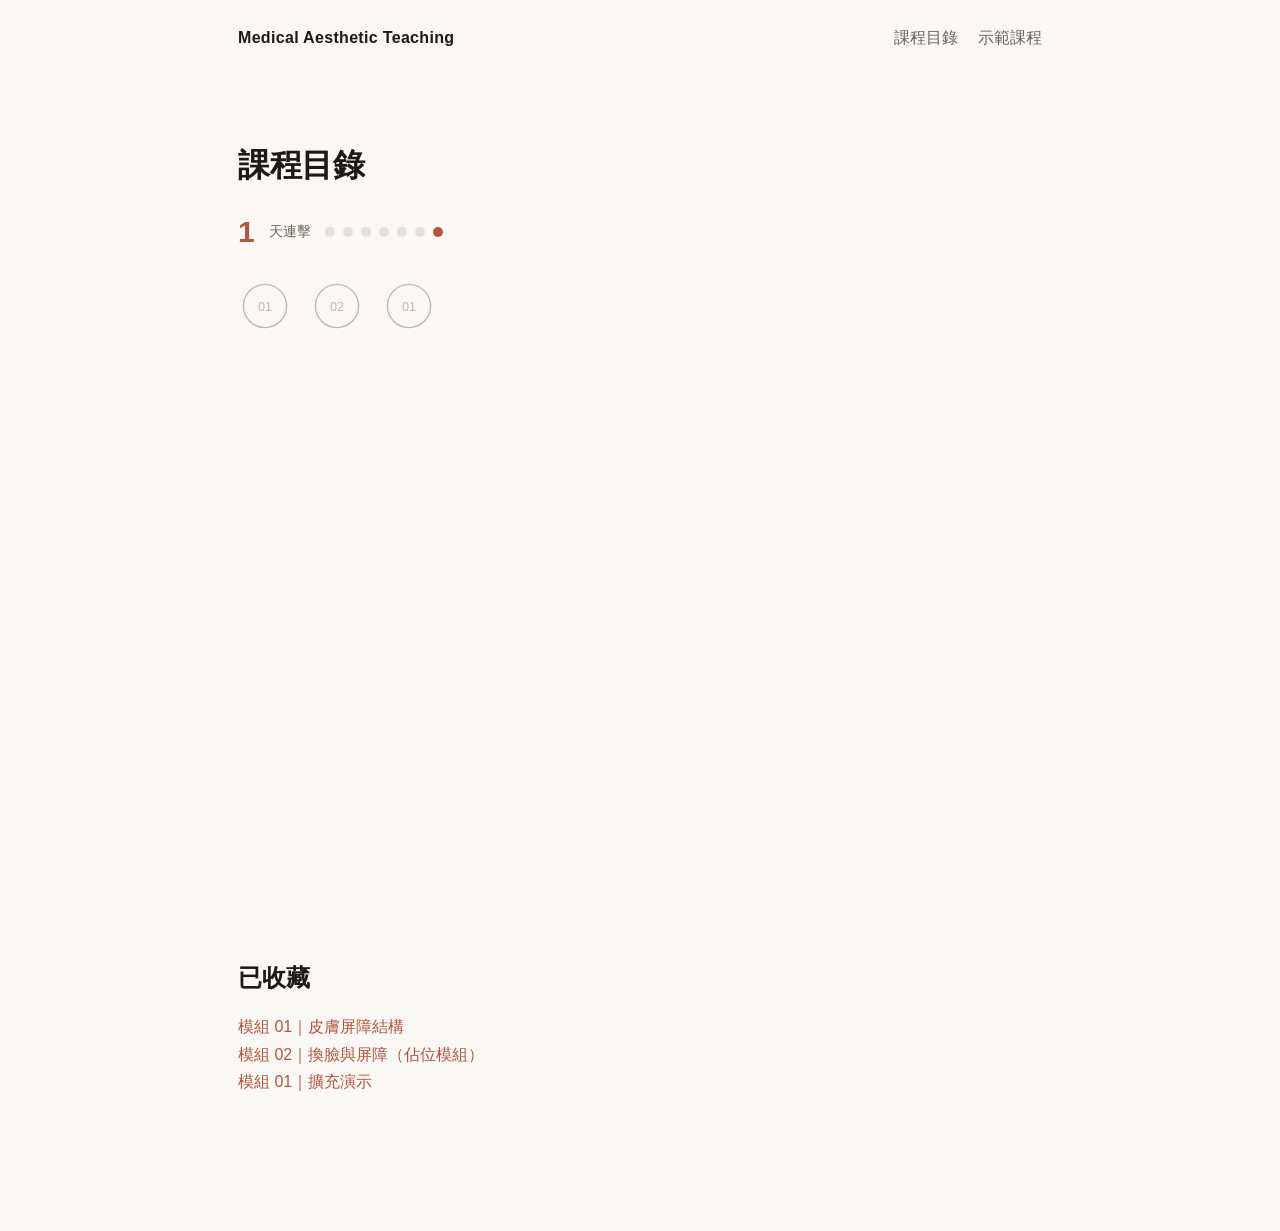
==== site/pages/index.html @ d0afeb3f "repo root 上移至 workspace 根（用户定义）：.scratch 交付物＋site 全部入库" ====
<!DOCTYPE html>
<!-- 框架層骨架頁（新增課程時本檔零改動——內容全由 courses.yml 註冊表驅動） -->
<html lang="zh-Hant">
<head>
<meta charset="utf-8">
<meta name="viewport" content="width=device-width, initial-scale=1">
<title>醫美教學站｜課程目錄</title>
<link rel="stylesheet" href="../assets/css/site.css">
<script src="../assets/js/site.js" defer></script>
</head>
<body data-page="home">
<div id="m12-scroll-progress" data-mid="M12" aria-hidden="true"></div>
<header class="topbar"><span class="brand">Medical Aesthetic Teaching</span>
<nav><a href="index.html">課程目錄</a><a href="course.html">示範課程</a></nav></header>
<main class="wrap">
  <h1 class="reveal">課程目錄</h1>
  <!-- M6 連擊：數字＋7 格圓點日曆 -->
  <div class="streak-row" id="m6-streak" data-mid="M6"><span class="streak-count">0</span><span class="muted">天連擊</span><span class="streak-dots"><i></i><i></i><i></i><i></i><i></i><i></i><i></i></span></div>
  <!-- M5 印章槽：達標模組點亮 -->
  <div class="seal-row" id="m5-seal-row" data-mid="M5"></div>
  <!-- M10 路徑卡（註冊表驅動） -->
  <div id="m10-path-cards" data-mid="M10"></div>
  <!-- M11 已收藏區 -->
  <h2 class="reveal">已收藏</h2>
  <ul id="m11-bookmark-shelf" data-mid="M11" style="list-style:none;padding:0"></ul>
</main>
</body>
</html>
---- site/assets/css/site.css ----
/* ============================================================
   Medical-Aesthetic Teaching Site — 全站樣式（框架層）
   視覺基線（映射表第 11 行）：淺底＋單一 --accent token＋無襯線＋150–300ms 單次動效。
   排除清單：無終端機視窗元素、無等寬字體族、無黑底綠字。
   ============================================================ */

:root {
  --bg: #faf8f5;          /* 米白淺底 */
  --surface: #ffffff;      /* 卡片面 */
  --ink: #1c1a17;          /* 墨黑字 */
  --ink-soft: #6b645c;     /* 次級字 */
  --hairline: #e6e0d8;     /* 細線 */
  --accent: #b4553f;       /* 唯一強調色 token（Joseph Berry 克制調色盤；品牌色定案前佔位） */
  --warn: #8c4a4a;         /* 低飽和暖紅（M2 錯誤回饋） */
  --ease: cubic-bezier(.22,.61,.36,1);
  --dur: 220ms;            /* 動效節奏：單次播放，150–300ms */
}

* { box-sizing: border-box; }
html { scroll-behavior: smooth; }
body {
  margin: 0;
  background: var(--bg);
  color: var(--ink);
  font-family: "Inter", "Helvetica Neue", "Segoe UI", "PingFang TC", "Noto Sans TC", sans-serif;
  font-size: 16px;
  line-height: 1.7;
}
h1, h2, h3 { letter-spacing: -0.01em; line-height: 1.25; }
a { color: var(--accent); text-decoration: none; }

/* ---- M12：頂部 2px 閱讀進度線（捲動填充，--accent） ---- */
#m12-scroll-progress {
  position: fixed; top: 0; left: 0; height: 2px; width: 0;
  background: var(--accent); z-index: 50;
}
/* ---- M12：章節進入視窗單次位移淡入（150–300ms） ---- */
.reveal { opacity: 0; transform: translateY(14px); }
.reveal.revealed {
  opacity: 1; transform: none;
  transition: opacity var(--dur) var(--ease), transform var(--dur) var(--ease);
}

.wrap { max-width: 860px; margin: 0 auto; padding: 72px 28px 120px; }
.topbar { display: flex; justify-content: space-between; align-items: baseline; padding: 24px 28px 0; max-width: 860px; margin: 0 auto; }
.topbar .brand { font-weight: 700; letter-spacing: .02em; }
.topbar nav a { margin-left: 20px; color: var(--ink-soft); }

/* ---- 卡片（Khan 式模組化層級） ---- */
.card {
  background: var(--surface); border: 1px solid var(--hairline);
  border-radius: 14px; padding: 26px 28px; margin: 18px 0;
}
.card h3 { margin-top: 0; }
.muted { color: var(--ink-soft); font-size: 14px; }

/* ---- M1：模組卡頂部細進度條（實心細線＋百分比） ---- */
.m1-progress { display: flex; align-items: center; gap: 12px; margin-bottom: 18px; }
.m1-progress .bar { flex: 1; height: 2px; background: var(--hairline); position: relative; }
.m1-progress .bar > span { position: absolute; left: 0; top: 0; height: 2px; background: var(--accent); display: block; }
.m1-progress .pct { font-size: 13px; color: var(--ink-soft); min-width: 40px; text-align: right; }

/* ---- M1：標記完成核取框 ---- */
.m1-check { display: flex; align-items: center; gap: 10px; padding: 10px 0; border-top: 1px solid var(--hairline); cursor: pointer; }
.m1-check input { accent-color: var(--accent); width: 15px; height: 15px; cursor: pointer; }

/* ---- M11：書籤細線圖標（模組卡右上角） ---- */
.m11-bookmark { position: absolute; top: 18px; right: 18px; background: none; border: 0; padding: 4px; cursor: pointer; color: var(--ink-soft); }
.m11-bookmark.saved { color: var(--accent); }
.card { position: relative; }

/* ---- M3：鎖狀態 ---- */
.m3-lock-note { display: none; color: var(--ink-soft); font-size: 14px; border: 1px dashed var(--hairline); border-radius: 10px; padding: 10px 14px; margin-top: 12px; }
.card.locked .m3-lock-note { display: block; }
.card.locked .lock-svg { vertical-align: -3px; margin-right: 6px; }

/* ---- M2：測驗卡即時回饋 ---- */
.quiz-q { padding: 18px 0; border-top: 1px solid var(--hairline); }
.quiz-q:first-of-type { border-top: 0; }
.quiz-q[hidden] { display: none; }
.opts { display: flex; flex-direction: column; gap: 8px; margin: 12px 0; }
.opt { display: flex; gap: 10px; align-items: center; border: 1px solid var(--hairline); border-radius: 10px; padding: 10px 14px; cursor: pointer; }
.opt input { accent-color: var(--accent); }
.btn {
  font: inherit; font-weight: 600; color: #fff; background: var(--accent);
  border: 0; border-radius: 10px; padding: 9px 20px; cursor: pointer;
}
.btn.ghost { background: none; color: var(--accent); border: 1px solid var(--accent); font-weight: 600; }
.feedback { margin-top: 10px; font-weight: 600; min-height: 24px; }
.feedback.ok { color: var(--accent); }
.feedback.bad { color: var(--warn); }
.feedback.show { animation: nudge 200ms var(--ease) 1; } /* 單次 200ms 位移＋淡入（Joseph Berry 節奏） */
@keyframes nudge { from { opacity: 0; transform: translateY(6px); } to { opacity: 1; transform: none; } }

/* ---- M8：提示階梯（逐級展開、單次淡入） ---- */
.hint-ladder { margin-top: 10px; }
.hint-ladder button { font: inherit; background: none; border: 0; color: var(--accent); cursor: pointer; padding: 2px 0; display: block; text-align: left; }
.hint-ladder button:disabled { color: var(--ink-soft); cursor: default; }
.hint-ladder .hint { display: none; border-left: 2px solid var(--accent); padding: 6px 14px; margin: 8px 0; animation: nudge 250ms var(--ease) 1; }
.hint-ladder .hint.shown { display: block; }

/* ---- M9：配對題拖曳 ---- */
.match-row { display: flex; gap: 12px; align-items: center; margin: 8px 0; }
.match-left { border: 1px solid var(--hairline); border-radius: 10px; padding: 8px 14px; min-width: 220px; }
.drop-zone { border: 1px dashed var(--hairline); border-radius: 10px; padding: 8px 14px; min-width: 220px; color: var(--ink-soft); }
.drop-zone.over { border-color: var(--accent); }
.drag-chip { display: inline-block; border: 1px solid var(--accent); color: var(--accent); border-radius: 999px; padding: 4px 14px; margin: 4px; cursor: grab; }
.drag-chip.placed { visibility: hidden; }
.drag-chip.selected { background: var(--accent); color: #fff; }

/* ---- M5：印章槽（單色線條 SVG，獲得時單次 300ms 描邊） ---- */
.seal-row { display: flex; gap: 18px; margin: 22px 0 8px; }
.seal-slot { width: 54px; height: 54px; opacity: .28; }
.seal-slot.awarded { opacity: 1; }
.seal-slot.awarded svg { stroke-dasharray: 220; animation: draw 300ms var(--ease) 1 forwards; }
@keyframes draw { from { stroke-dashoffset: 220; } to { stroke-dashoffset: 0; } }

/* ---- M6：連擊數字＋7 格圓點日曆 ---- */
.streak-row { display: flex; align-items: center; gap: 14px; margin: 18px 0; }
.streak-count { font-size: 30px; font-weight: 700; color: var(--accent); }
.streak-dots { display: flex; gap: 8px; }
.streak-dots i { width: 10px; height: 10px; border-radius: 50%; background: var(--hairline); display: block; }
.streak-dots i.on { background: var(--accent); }

/* ---- M10：路徑卡 ---- */
.path-card .num { font-size: 13px; font-weight: 700; color: var(--ink-soft); letter-spacing: .12em; }
.path-card .next-step { margin-top: 14px; }

/* ---- M13：證書 ---- */
.cert-sheet { background: #fffdf9; border: 1px solid var(--hairline); border-radius: 4px; padding: 64px 56px; text-align: center; }
.cert-sheet input { font: inherit; font-weight: 700; text-align: center; border: 0; border-bottom: 1px solid var(--hairline); background: none; color: var(--ink); padding: 6px; width: 320px; }
.cert-sheet .seal { margin-top: 30px; }

@media print { .no-print { display: none; } .cert-sheet { border: 0; } }
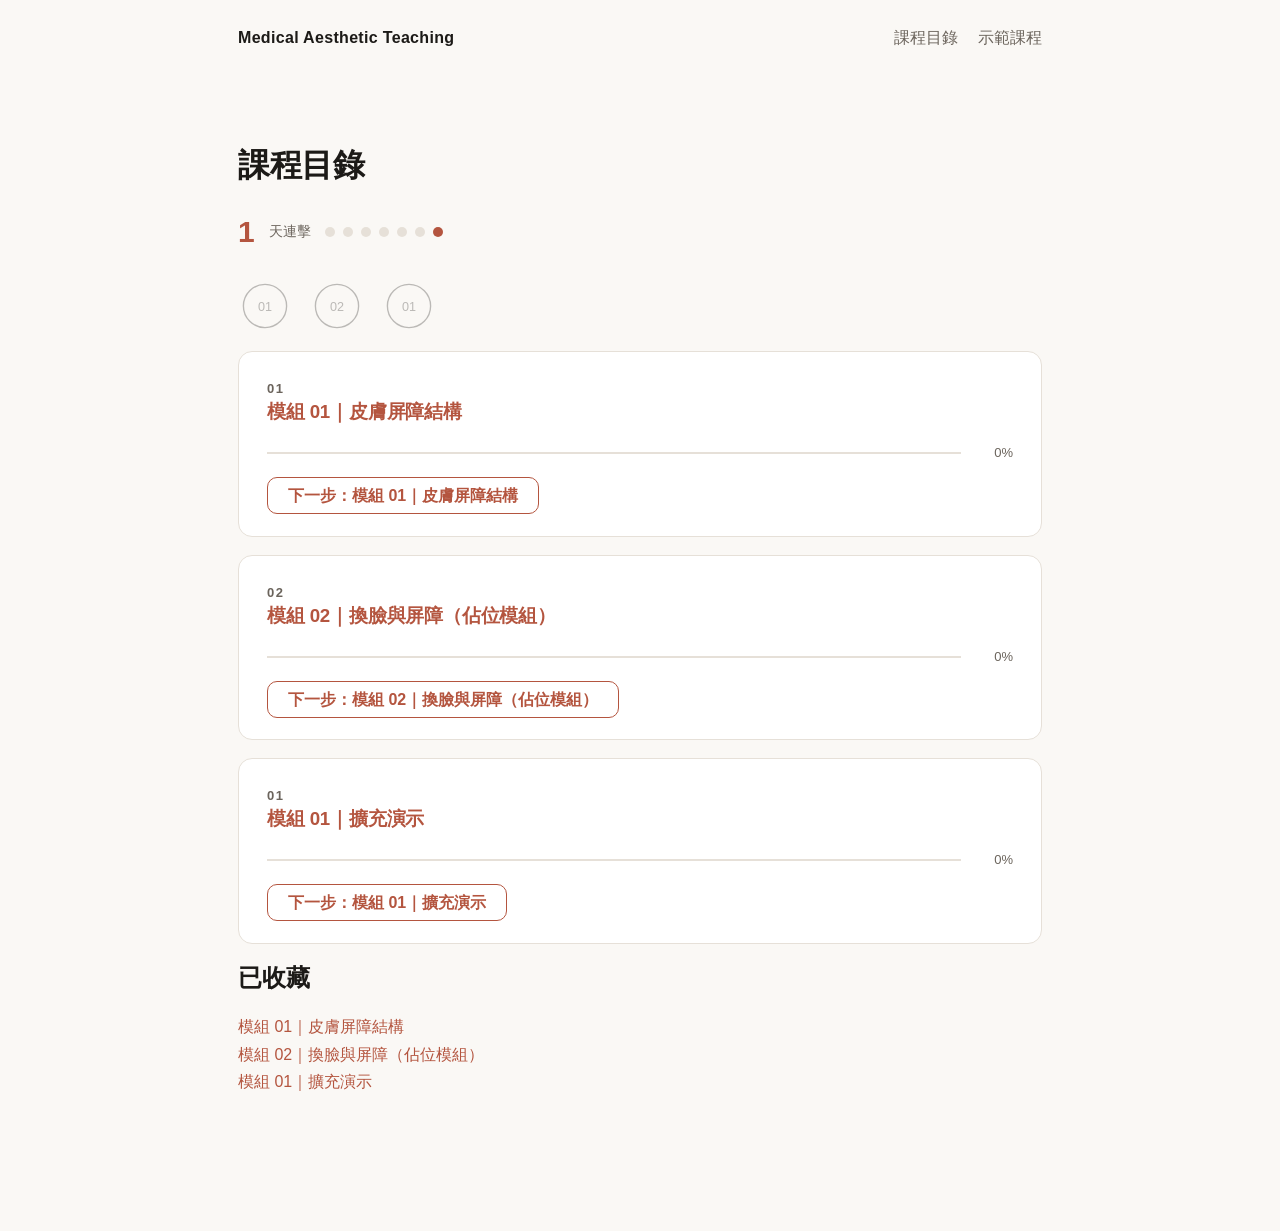
==== commit 0ae908f9: "fix: cache-bust site.css/js (?v=2) — normal reload must not serve pre-fix cached JS (user-verified w" ====
--- a/site/pages/index.html
+++ b/site/pages/index.html
@@ -5,8 +5,8 @@
 <meta charset="utf-8">
 <meta name="viewport" content="width=device-width, initial-scale=1">
 <title>醫美教學站｜課程目錄</title>
-<link rel="stylesheet" href="../assets/css/site.css">
-<script src="../assets/js/site.js" defer></script>
+<link rel="stylesheet" href="../assets/css/site.css?v=2?v=2">
+<script src="../assets/js/site.js?v=2?v=2" defer></script>
 </head>
 <body data-page="home">
 <div id="m12-scroll-progress" data-mid="M12" aria-hidden="true"></div>
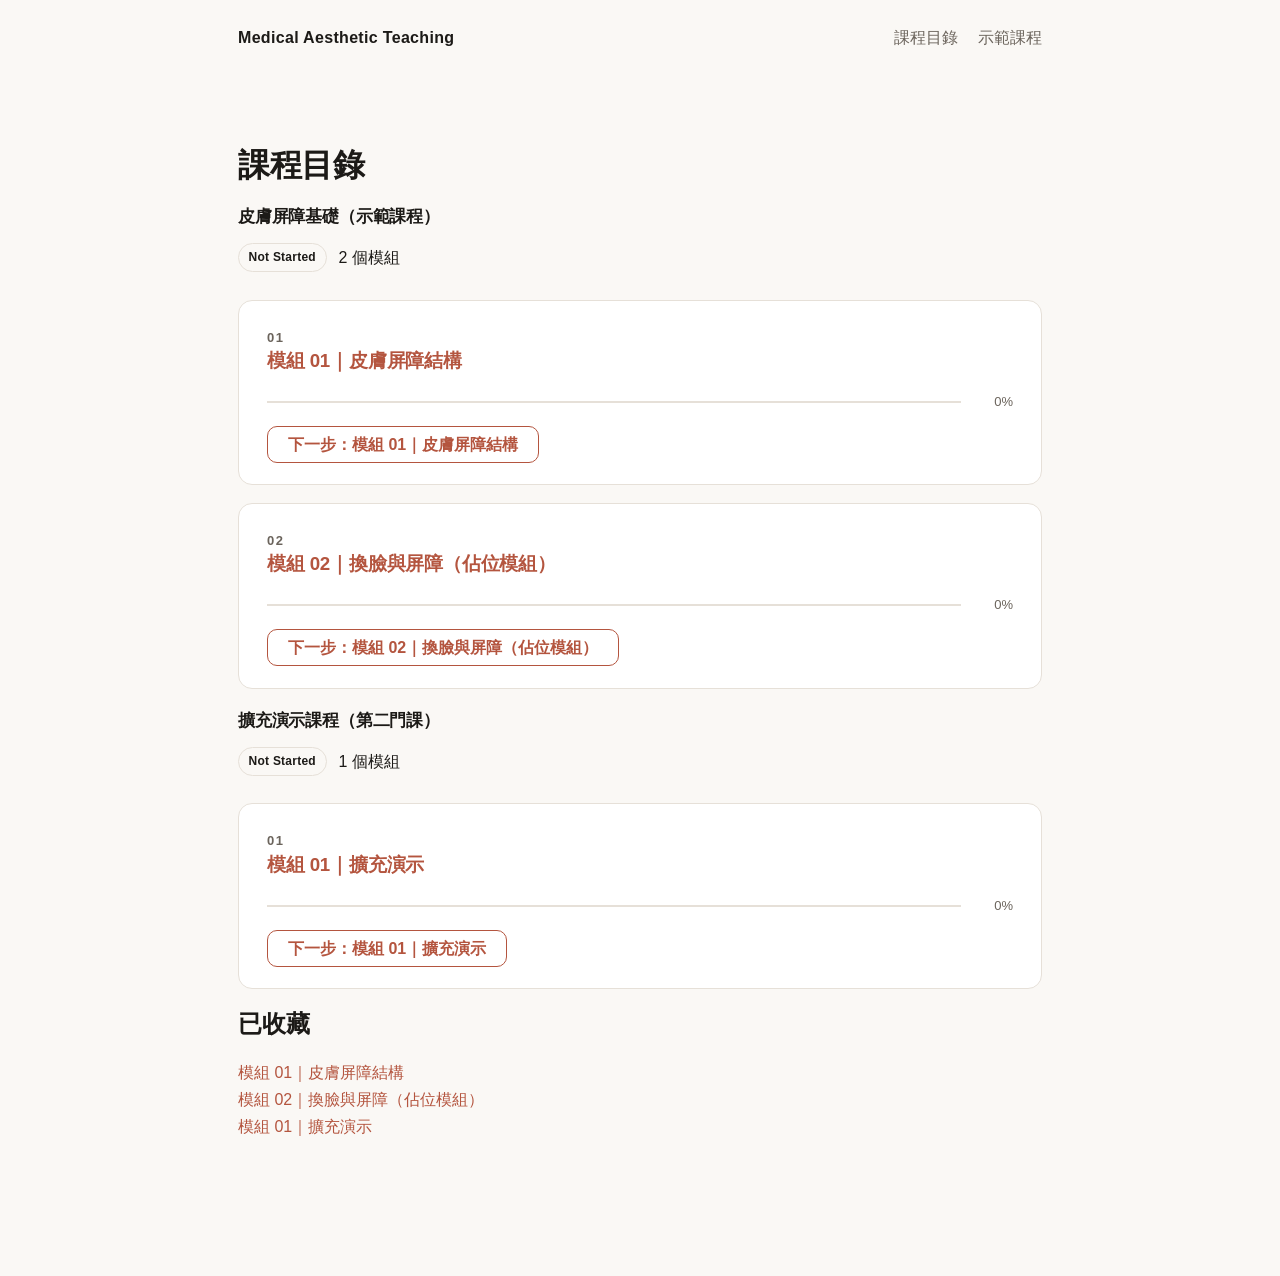
==== commit 61bb7c0b: "run5 落地：Q9 進度歸課程層(status-badge)+Q10 連擊砍除(M6下架)+Q11 書籤保留；雙殼同表16盞×5零紅；映射表標註M5→M16/M6下架；預登對帳1中2落空" ====
--- a/site/pages/index.html
+++ b/site/pages/index.html
@@ -5,8 +5,8 @@
 <meta charset="utf-8">
 <meta name="viewport" content="width=device-width, initial-scale=1">
 <title>醫美教學站｜課程目錄</title>
-<link rel="stylesheet" href="../assets/css/site.css?v=2?v=2">
-<script src="../assets/js/site.js?v=2?v=2" defer></script>
+<link rel="stylesheet" href="../assets/css/site.css?v=4">
+<script src="../assets/js/site.js?v=4" defer></script>
 </head>
 <body data-page="home">
 <div id="m12-scroll-progress" data-mid="M12" aria-hidden="true"></div>
@@ -14,10 +14,6 @@
 <nav><a href="index.html">課程目錄</a><a href="course.html">示範課程</a></nav></header>
 <main class="wrap">
   <h1 class="reveal">課程目錄</h1>
-  <!-- M6 連擊：數字＋7 格圓點日曆 -->
-  <div class="streak-row" id="m6-streak" data-mid="M6"><span class="streak-count">0</span><span class="muted">天連擊</span><span class="streak-dots"><i></i><i></i><i></i><i></i><i></i><i></i><i></i></span></div>
-  <!-- M5 印章槽：達標模組點亮 -->
-  <div class="seal-row" id="m5-seal-row" data-mid="M5"></div>
   <!-- M10 路徑卡（註冊表驅動） -->
   <div id="m10-path-cards" data-mid="M10"></div>
   <!-- M11 已收藏區 -->
--- a/site/assets/css/site.css
+++ b/site/assets/css/site.css
@@ -109,18 +109,9 @@
 .drag-chip.selected { background: var(--accent); color: #fff; }
 
 /* ---- M5：印章槽（單色線條 SVG，獲得時單次 300ms 描邊） ---- */
-.seal-row { display: flex; gap: 18px; margin: 22px 0 8px; }
-.seal-slot { width: 54px; height: 54px; opacity: .28; }
-.seal-slot.awarded { opacity: 1; }
-.seal-slot.awarded svg { stroke-dasharray: 220; animation: draw 300ms var(--ease) 1 forwards; }
 @keyframes draw { from { stroke-dashoffset: 220; } to { stroke-dashoffset: 0; } }
 
 /* ---- M6：連擊數字＋7 格圓點日曆 ---- */
-.streak-row { display: flex; align-items: center; gap: 14px; margin: 18px 0; }
-.streak-count { font-size: 30px; font-weight: 700; color: var(--accent); }
-.streak-dots { display: flex; gap: 8px; }
-.streak-dots i { width: 10px; height: 10px; border-radius: 50%; background: var(--hairline); display: block; }
-.streak-dots i.on { background: var(--accent); }
 
 /* ---- M10：路徑卡 ---- */
 .path-card .num { font-size: 13px; font-weight: 700; color: var(--ink-soft); letter-spacing: .12em; }
@@ -132,3 +123,30 @@
 .cert-sheet .seal { margin-top: 30px; }
 
 @media print { .no-print { display: none; } .cert-sheet { border: 0; } }
+
+/* M14: media */
+.media-block { margin: 20px 0; }
+.media-block img { max-width: 420px; max-height: 420px; border-radius: 4px; border: 1px solid var(--hairline); }
+.media-block video { max-width: 420px; max-height: 420px; border-radius: 4px; }
+.ba-pair { display: flex; gap: 8px; align-items: center; }
+.ba-sep { font-size: 20px; }
+.media-block figcaption { margin-top: 6px; font-size: 13px; display: flex; gap: 8px; }
+.tier-badge { padding: 1px 8px; border-radius: 3px; border: 1px solid var(--hairline); }
+.tier-regulatory { border-color: #2e7d32; }
+.tier-literature-extrapolated { border-color: #b8860b; }
+.tier-clinical-experience { border-color: #8e24aa; }
+.aud-badge { padding: 1px 8px; border-radius: 3px; border: 1px dashed var(--hairline); }
+.consent-badge { padding: 1px 8px; border-radius: 3px; border: 1px solid #c62828; color: #c62828; }
+
+/* ADR-0004: 分區標題（註冊表 group 欄驅動） */
+.group-header{margin:2.2rem 0 1rem;padding-bottom:.5rem;border-bottom:2px solid var(--border, #333);font-size:1.3rem;letter-spacing:.05em}
+
+/* ADR-0004: 課程層標題（區→課程→模組三級） */
+.course-header{margin:1.4rem 0 .6rem;font-size:1.05rem;opacity:.95}
+.course-header a{color:inherit;text-decoration:none}
+
+/* Q9: 課程層進度列——課程標題下掛狀態標籤＋模組數（TryHackMe End-User Assignments 狀態列式） */
+.course-row{display:flex;align-items:center;gap:.75rem;padding:.35rem 0 .6rem;margin:0 0 .2rem}
+.status-badge{font-size:.75rem;font-weight:600;letter-spacing:.02em;padding:.2rem .6rem;border:1px solid var(--hairline);border-radius:999px;color:var(--muted-foreground)}
+.status-badge[data-state="in-progress"],.status-badge.in-progress{border-color:var(--accent);color:var(--accent)}
+.status-badge[data-state="complete"],.status-badge.complete{border-color:var(--accent);color:var(--card);background:var(--accent)}
